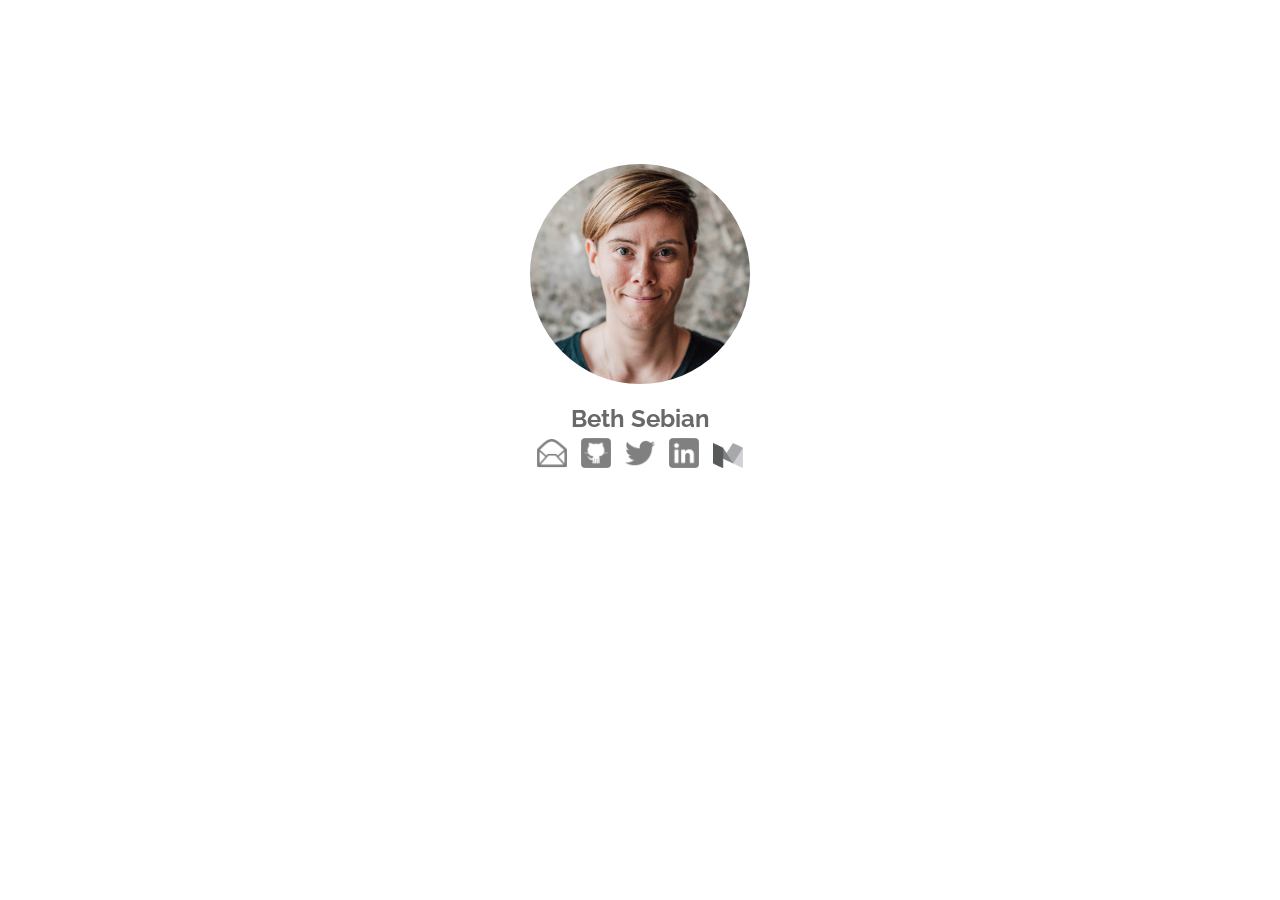
==== index.html @ af390a85 "Generate site" ====
<!DOCTYPE html>
<html>
  <head>
    <title>Beth Sebian</title>
    <meta name=”description” content="Since becoming a software engineer in 2015, Beth Sebian has focused on advancing social justice through tech.">
    <link rel="shortcut icon" href="favicon.ico" />
    <link rel="stylesheet" href="styles.css">
    <link href="https://fonts.googleapis.com/css?family=Raleway" rel="stylesheet">
  </head>

  <body>
    <div id="home-block">
      <img class="headshot" src="images/beth_sebian.jpg">
      <h1>Beth Sebian</h1>
      <a href="mailto:esebian@gmail.com?Subject=Hello!" aria-label="Email Beth" target="_top"><img class="logo" src="images/email.png"></a>
      <a href="https://github.com/bethsebian"  aria-label="View Beth's Github repos" target="_blank"><img class="logo" src="images/github.png"></a>
      <a href="https://twitter.com/bethsebian" aria-label="View Beth's Twitter" target="_blank"><img class="logo" src="images/twitter.png"></a>
      <a href="https://www.linkedin.com/in/bethsebian" aria-label="View Beth's LinkedIn" target="_blank"><img class="logo" src="images/linkedin.png"></a>
      <a href="https://medium.com/@bethsebian" aria-label="View Beth's Medium blog" target="_blank"><img class="logo" src="images/medium.png"></a>
    </div>
  </body>
</html>
---- styles.css ----
body {
  font-family: 'Raleway', sans-serif;
  background-image: url(images/mountains.jpeg);
  background-repeat: no-repeat;
  background-size: cover;
  background-attachment: fixed;
  background-position: 60%;
}

h1 {
  color: #696969;
  font-size: 24px;
  margin-bottom: 0px;
}

#home-block {
margin-top: 13%;
text-align: center;
}

.headshot {
  border-radius: 50%;
  width: 220px;
}

.logo {
  width: 30px;
  padding-right: 5px;
  padding-left: 5px;
  padding-top: 5px;
}

@media only screen and (max-device-width: 480px) {
  /* define mobile specific styles come here */
  .headshot  {
    width: 50%;
  }

  .logo {
    width: 7%;
  }

  h1 {
    font-size: 75px;
    margin-bottom: 20px;
  }
}
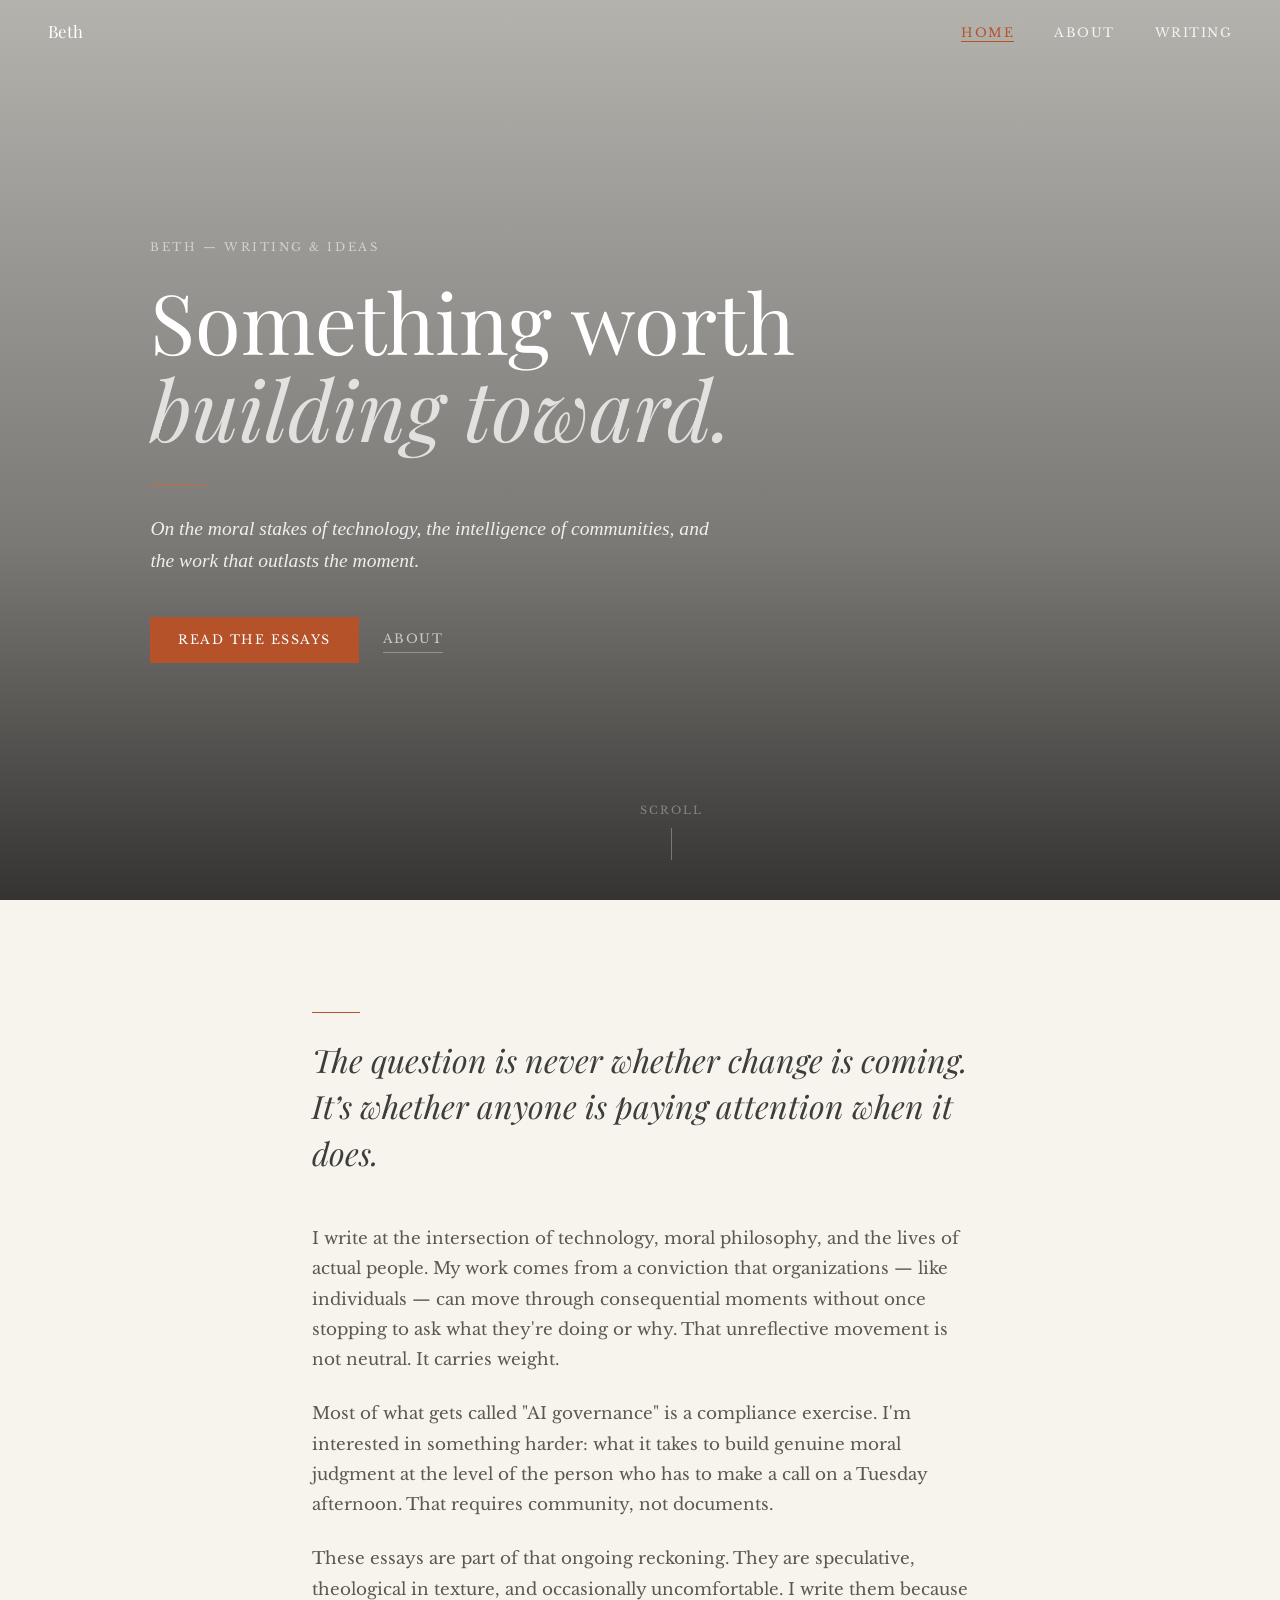
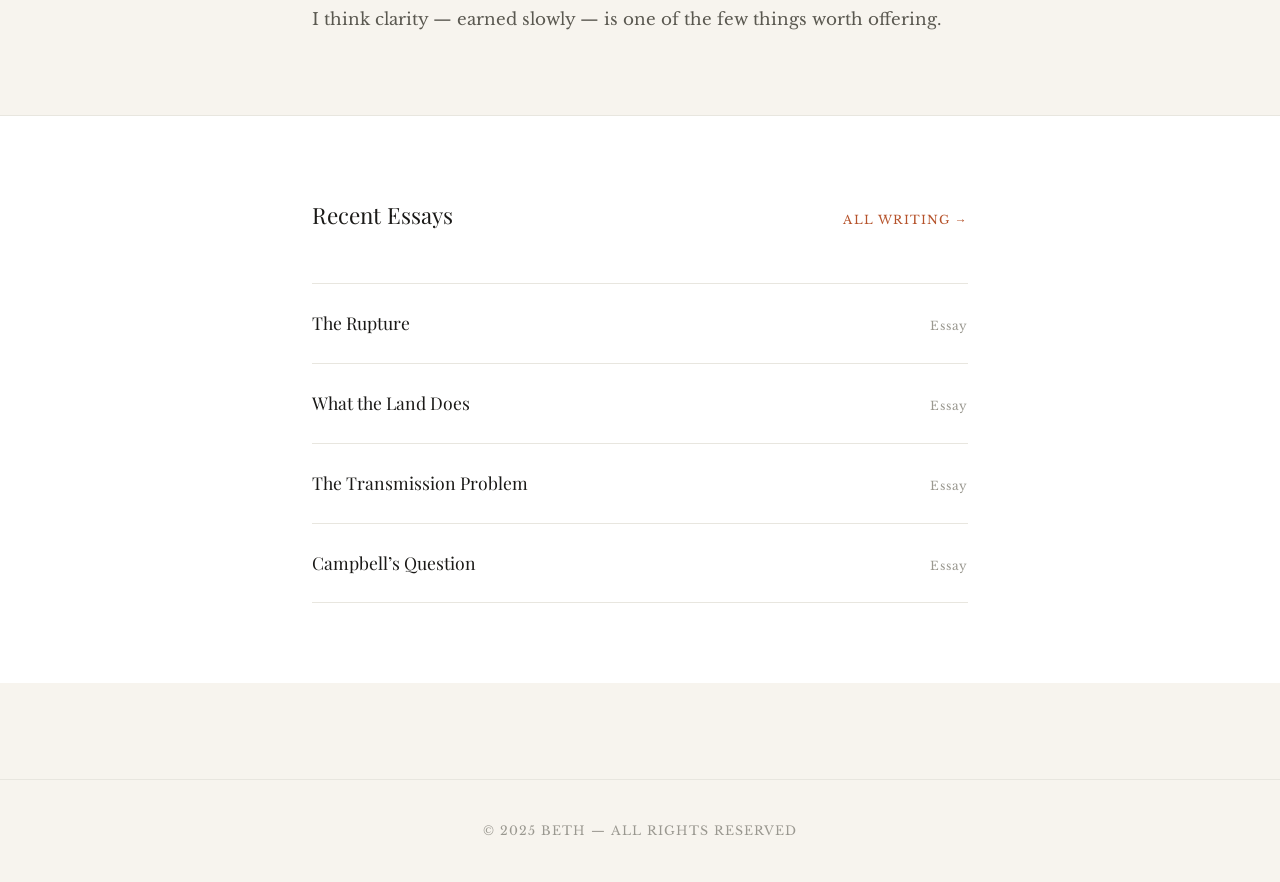
==== commit f70e356c: "Add files via upload" ====
--- a/index.html
+++ b/index.html
@@ -1,22 +1,345 @@
 <!DOCTYPE html>
-<html>
-  <head>
-    <title>Beth Sebian</title>
-    <meta name=”description” content="Since becoming a software engineer in 2015, Beth Sebian has focused on advancing social justice through tech.">
-    <link rel="shortcut icon" href="favicon.ico" />
-    <link rel="stylesheet" href="styles.css">
-    <link href="https://fonts.googleapis.com/css?family=Raleway" rel="stylesheet">
-  </head>
-
-  <body>
-    <div id="home-block">
-      <img class="headshot" src="images/beth_sebian.jpg">
-      <h1>Beth Sebian</h1>
-      <a href="mailto:esebian@gmail.com?Subject=Hello!" aria-label="Email Beth" target="_top"><img class="logo" src="images/email.png"></a>
-      <a href="https://github.com/bethsebian"  aria-label="View Beth's Github repos" target="_blank"><img class="logo" src="images/github.png"></a>
-      <a href="https://twitter.com/bethsebian" aria-label="View Beth's Twitter" target="_blank"><img class="logo" src="images/twitter.png"></a>
-      <a href="https://www.linkedin.com/in/bethsebian" aria-label="View Beth's LinkedIn" target="_blank"><img class="logo" src="images/linkedin.png"></a>
-      <a href="https://medium.com/@bethsebian" aria-label="View Beth's Medium blog" target="_blank"><img class="logo" src="images/medium.png"></a>
+<html lang="en">
+<head>
+  <meta charset="UTF-8" />
+  <meta name="viewport" content="width=device-width, initial-scale=1.0" />
+  <title>Beth — Writing & Ideas</title>
+  <link rel="stylesheet" href="style.css" />
+  <style>
+    .hero {
+      position: relative;
+      min-height: 100vh;
+      display: flex;
+      align-items: center;
+      overflow: hidden;
+    }
+
+    .hero-bg {
+      position: absolute;
+      inset: 0;
+      background-image: url('https://specials-images.forbesimg.com/dam/imageserve/1032511402/960x0.jpg?fit=scale');
+      background-size: cover;
+      background-position: center 40%;
+      transform: scale(1.04);
+      animation: slowzoom 18s ease-out forwards;
+    }
+
+    @keyframes slowzoom {
+      from { transform: scale(1.04); }
+      to   { transform: scale(1.0); }
+    }
+
+    .hero-overlay {
+      position: absolute;
+      inset: 0;
+      background: linear-gradient(
+        to bottom,
+        rgba(10, 9, 8, 0.28) 0%,
+        rgba(10, 9, 8, 0.52) 60%,
+        rgba(10, 9, 8, 0.82) 100%
+      );
+    }
+
+    .hero-content {
+      position: relative;
+      z-index: 2;
+      padding: 0 3rem;
+      max-width: 820px;
+      margin-left: 8vw;
+      animation: fadeup 1.2s ease-out 0.3s both;
+    }
+
+    @keyframes fadeup {
+      from { opacity: 0; transform: translateY(24px); }
+      to   { opacity: 1; transform: translateY(0); }
+    }
+
+    .hero-eyebrow {
+      font-size: 0.72rem;
+      letter-spacing: 0.22em;
+      text-transform: uppercase;
+      color: rgba(255,255,255,0.55);
+      margin-bottom: 1.25rem;
+    }
+
+    .hero-name {
+      font-family: var(--serif);
+      font-size: clamp(3.2rem, 6.5vw, 5.8rem);
+      font-weight: 400;
+      color: white;
+      line-height: 1.05;
+      margin-bottom: 2rem;
+    }
+
+    .hero-name em {
+      font-style: italic;
+      color: rgba(255,255,255,0.75);
+    }
+
+    .hero-rule {
+      width: 56px;
+      height: 1px;
+      background: var(--sienna-light);
+      margin-bottom: 1.75rem;
+    }
+
+    .hero-manifesto {
+      font-family: var(--fell);
+      font-size: 1.22rem;
+      line-height: 1.65;
+      color: rgba(255,255,255,0.88);
+      max-width: 560px;
+      font-style: italic;
+    }
+
+    .hero-cta {
+      margin-top: 2.5rem;
+      display: flex;
+      gap: 1.5rem;
+      align-items: center;
+    }
+
+    .btn-primary {
+      display: inline-block;
+      padding: 0.75rem 1.75rem;
+      background: var(--sienna);
+      color: white;
+      font-size: 0.78rem;
+      letter-spacing: 0.12em;
+      text-transform: uppercase;
+      font-family: var(--body);
+      transition: background 0.2s;
+    }
+
+    .btn-primary:hover { background: var(--sienna-light); }
+
+    .btn-ghost {
+      font-size: 0.78rem;
+      letter-spacing: 0.12em;
+      text-transform: uppercase;
+      color: rgba(255,255,255,0.65);
+      border-bottom: 1px solid rgba(255,255,255,0.3);
+      padding-bottom: 2px;
+      transition: color 0.2s, border-color 0.2s;
+    }
+
+    .btn-ghost:hover {
+      color: rgba(255,255,255,0.95);
+      border-color: rgba(255,255,255,0.7);
+    }
+
+    .scroll-hint {
+      position: absolute;
+      bottom: 2.5rem;
+      left: 50%;
+      transform: translateX(-50%);
+      z-index: 2;
+      display: flex;
+      flex-direction: column;
+      align-items: center;
+      gap: 0.5rem;
+      color: rgba(255,255,255,0.35);
+      font-size: 0.68rem;
+      letter-spacing: 0.18em;
+      text-transform: uppercase;
+      animation: fadeup 1.4s ease-out 1.2s both;
+    }
+
+    .scroll-line {
+      width: 1px;
+      height: 32px;
+      background: rgba(255,255,255,0.3);
+      animation: scrolldrop 1.8s ease-in-out 2s infinite;
+    }
+
+    @keyframes scrolldrop {
+      0%   { transform: scaleY(1); transform-origin: top; opacity: 1; }
+      50%  { transform: scaleY(0); transform-origin: bottom; opacity: 0.4; }
+      100% { transform: scaleY(1); transform-origin: top; opacity: 1; }
+    }
+
+    .manifesto-section {
+      padding: 7rem 0 5rem;
+      background: var(--cream);
+    }
+
+    .manifesto-pull {
+      font-family: var(--serif);
+      font-size: clamp(1.5rem, 2.8vw, 2rem);
+      font-weight: 400;
+      line-height: 1.45;
+      color: var(--grey-700);
+      margin-bottom: 3rem;
+      font-style: italic;
+    }
+
+    .manifesto-body p {
+      margin-bottom: 1.5rem;
+      color: var(--text-muted);
+      font-size: 1.05rem;
+      line-height: 1.8;
+    }
+
+    .manifesto-body p:last-child { margin-bottom: 0; }
+
+    .writing-preview {
+      padding: 5rem 0;
+      background: white;
+      border-top: 1px solid var(--grey-100);
+    }
+
+    .writing-preview-header {
+      display: flex;
+      align-items: baseline;
+      justify-content: space-between;
+      margin-bottom: 3rem;
+    }
+
+    .writing-preview-header h2 {
+      font-family: var(--serif);
+      font-size: 1.4rem;
+      font-weight: 400;
+    }
+
+    .see-all {
+      font-size: 0.75rem;
+      letter-spacing: 0.1em;
+      text-transform: uppercase;
+      color: var(--sienna);
+      border-bottom: 1px solid transparent;
+      transition: border-color 0.2s;
+    }
+
+    .see-all:hover { border-color: var(--sienna); }
+
+    .essay-list {
+      list-style: none;
+    }
+
+    .essay-item {
+      border-top: 1px solid var(--grey-100);
+      padding: 1.5rem 0;
+      display: flex;
+      justify-content: space-between;
+      align-items: baseline;
+      gap: 2rem;
+      transition: opacity 0.2s;
+    }
+
+    .essay-item:last-child { border-bottom: 1px solid var(--grey-100); }
+    .essay-item:hover { opacity: 0.72; }
+
+    .essay-title {
+      font-family: var(--serif);
+      font-size: 1.1rem;
+      font-weight: 400;
+    }
+
+    .essay-meta {
+      font-size: 0.75rem;
+      color: var(--text-faint);
+      letter-spacing: 0.06em;
+      white-space: nowrap;
+    }
+  </style>
+</head>
+<body>
+
+<nav id="main-nav">
+  <a href="/" class="nav-name">Beth</a>
+  <ul class="nav-links">
+    <li><a href="/" class="active">Home</a></li>
+    <li><a href="about.html">About</a></li>
+    <li><a href="writing.html">Writing</a></li>
+  </ul>
+</nav>
+
+<div class="page-wrapper">
+
+  <section class="hero">
+    <div class="hero-bg"></div>
+    <div class="hero-overlay"></div>
+    <div class="hero-content">
+      <p class="hero-eyebrow">Beth &mdash; Writing &amp; Ideas</p>
+      <h1 class="hero-name">Something worth<br><em>building toward.</em></h1>
+      <div class="hero-rule"></div>
+      <p class="hero-manifesto">
+        On the moral stakes of technology, the intelligence of communities,
+        and the work that outlasts the moment.
+      </p>
+      <div class="hero-cta">
+        <a href="writing.html" class="btn-primary">Read the Essays</a>
+        <a href="about.html" class="btn-ghost">About</a>
+      </div>
     </div>
-  </body>
+    <div class="scroll-hint">
+      <span>Scroll</span>
+      <div class="scroll-line"></div>
+    </div>
+  </section>
+
+  <section class="manifesto-section">
+    <div class="container">
+      <div class="section-rule"></div>
+      <p class="manifesto-pull">
+        The question is never whether change is coming.<br>
+        It&rsquo;s whether anyone is paying attention when it does.
+      </p>
+      <div class="manifesto-body">
+        <p>
+          I write at the intersection of technology, moral philosophy, and the lives of actual people. My work comes from a conviction that organizations — like individuals — can move through consequential moments without once stopping to ask what they're doing or why. That unreflective movement is not neutral. It carries weight.
+        </p>
+        <p>
+          Most of what gets called "AI governance" is a compliance exercise. I'm interested in something harder: what it takes to build genuine moral judgment at the level of the person who has to make a call on a Tuesday afternoon. That requires community, not documents.
+        </p>
+        <p>
+          These essays are part of that ongoing reckoning. They are speculative, theological in texture, and occasionally uncomfortable. I write them because I think clarity — earned slowly — is one of the few things worth offering.
+        </p>
+      </div>
+    </div>
+  </section>
+
+  <section class="writing-preview">
+    <div class="container">
+      <div class="writing-preview-header">
+        <h2>Recent Essays</h2>
+        <a href="writing.html" class="see-all">All Writing &rarr;</a>
+      </div>
+      <ul class="essay-list">
+        <li class="essay-item">
+          <a href="writing/the-rupture.html" class="essay-title">The Rupture</a>
+          <span class="essay-meta">Essay</span>
+        </li>
+        <li class="essay-item">
+          <a href="writing/what-the-land-does.html" class="essay-title">What the Land Does</a>
+          <span class="essay-meta">Essay</span>
+        </li>
+        <li class="essay-item">
+          <a href="writing/the-transmission-problem.html" class="essay-title">The Transmission Problem</a>
+          <span class="essay-meta">Essay</span>
+        </li>
+        <li class="essay-item">
+          <a href="writing/campbells-question.html" class="essay-title">Campbell&rsquo;s Question</a>
+          <span class="essay-meta">Essay</span>
+        </li>
+      </ul>
+    </div>
+  </section>
+
+</div>
+
+<footer>
+  <div class="container">
+    &copy; 2025 Beth &mdash; All rights reserved
+  </div>
+</footer>
+
+<script>
+  const nav = document.getElementById('main-nav');
+  window.addEventListener('scroll', () => {
+    nav.classList.toggle('scrolled', window.scrollY > 60);
+  });
+</script>
+
+</body>
 </html>
--- a/style.css
+++ b/style.css
@@ -0,0 +1,127 @@
+@import url('https://fonts.googleapis.com/css2?family=Playfair+Display:ital,wght@0,400;0,500;1,400&family=Libre+Baskerville:ital,wght@0,400;0,700;1,400&family=IM+Fell+English:ital@0;1&display=swap');
+
+*, *::before, *::after { box-sizing: border-box; margin: 0; padding: 0; }
+
+:root {
+  --grey-50: #f5f4f0;
+  --grey-100: #e8e6df;
+  --grey-200: #ccc9bf;
+  --grey-500: #7a7870;
+  --grey-700: #3e3d38;
+  --grey-900: #1a1917;
+  --sienna: #b5522a;
+  --sienna-light: #c96a40;
+  --sienna-dark: #8a3d1f;
+  --brown: #6b3f25;
+  --brown-light: #f0ebe3;
+  --cream: #f7f4ee;
+  --text: #1a1917;
+  --text-muted: #5a5850;
+  --text-faint: #9a9890;
+  --serif: 'Playfair Display', 'Georgia', serif;
+  --body: 'Libre Baskerville', 'Georgia', serif;
+  --fell: 'IM Fell English', 'Georgia', serif;
+  --nav-height: 64px;
+}
+
+html { scroll-behavior: smooth; }
+
+body {
+  font-family: var(--body);
+  background: var(--cream);
+  color: var(--text);
+  font-size: 17px;
+  line-height: 1.75;
+  -webkit-font-smoothing: antialiased;
+}
+
+a { color: inherit; text-decoration: none; }
+
+nav {
+  position: fixed;
+  top: 0; left: 0; right: 0;
+  z-index: 100;
+  height: var(--nav-height);
+  display: flex;
+  align-items: center;
+  justify-content: space-between;
+  padding: 0 3rem;
+  border-bottom: 1px solid transparent;
+  transition: background 0.3s, border-color 0.3s, backdrop-filter 0.3s;
+}
+
+nav.scrolled {
+  background: rgba(247, 244, 238, 0.93);
+  border-color: var(--grey-100);
+  backdrop-filter: blur(8px);
+}
+
+.nav-name {
+  font-family: var(--serif);
+  font-size: 1.05rem;
+  letter-spacing: 0.02em;
+  color: inherit;
+  transition: color 0.2s;
+}
+
+nav:not(.scrolled) .nav-name { color: white; }
+nav.scrolled .nav-name { color: var(--text); }
+
+.nav-links {
+  display: flex;
+  gap: 2.5rem;
+  list-style: none;
+}
+
+.nav-links a {
+  font-family: var(--body);
+  font-size: 0.78rem;
+  letter-spacing: 0.12em;
+  text-transform: uppercase;
+  transition: color 0.2s;
+}
+
+nav:not(.scrolled) .nav-links a { color: rgba(255,255,255,0.85); }
+nav:not(.scrolled) .nav-links a:hover { color: white; }
+nav.scrolled .nav-links a { color: var(--text-muted); }
+nav.scrolled .nav-links a:hover { color: var(--sienna); }
+
+.nav-links a.active {
+  color: var(--sienna) !important;
+  border-bottom: 1px solid currentColor;
+  padding-bottom: 1px;
+}
+
+.page-wrapper {
+  min-height: 100vh;
+}
+
+.container {
+  max-width: 720px;
+  margin: 0 auto;
+  padding: 0 2rem;
+}
+
+.container--wide {
+  max-width: 1000px;
+  margin: 0 auto;
+  padding: 0 2rem;
+}
+
+.section-rule {
+  width: 48px;
+  height: 1px;
+  background: var(--sienna);
+  margin-bottom: 1.5rem;
+}
+
+footer {
+  border-top: 1px solid var(--grey-100);
+  padding: 2.5rem 0;
+  margin-top: 6rem;
+  text-align: center;
+  font-size: 0.78rem;
+  letter-spacing: 0.08em;
+  text-transform: uppercase;
+  color: var(--text-faint);
+}
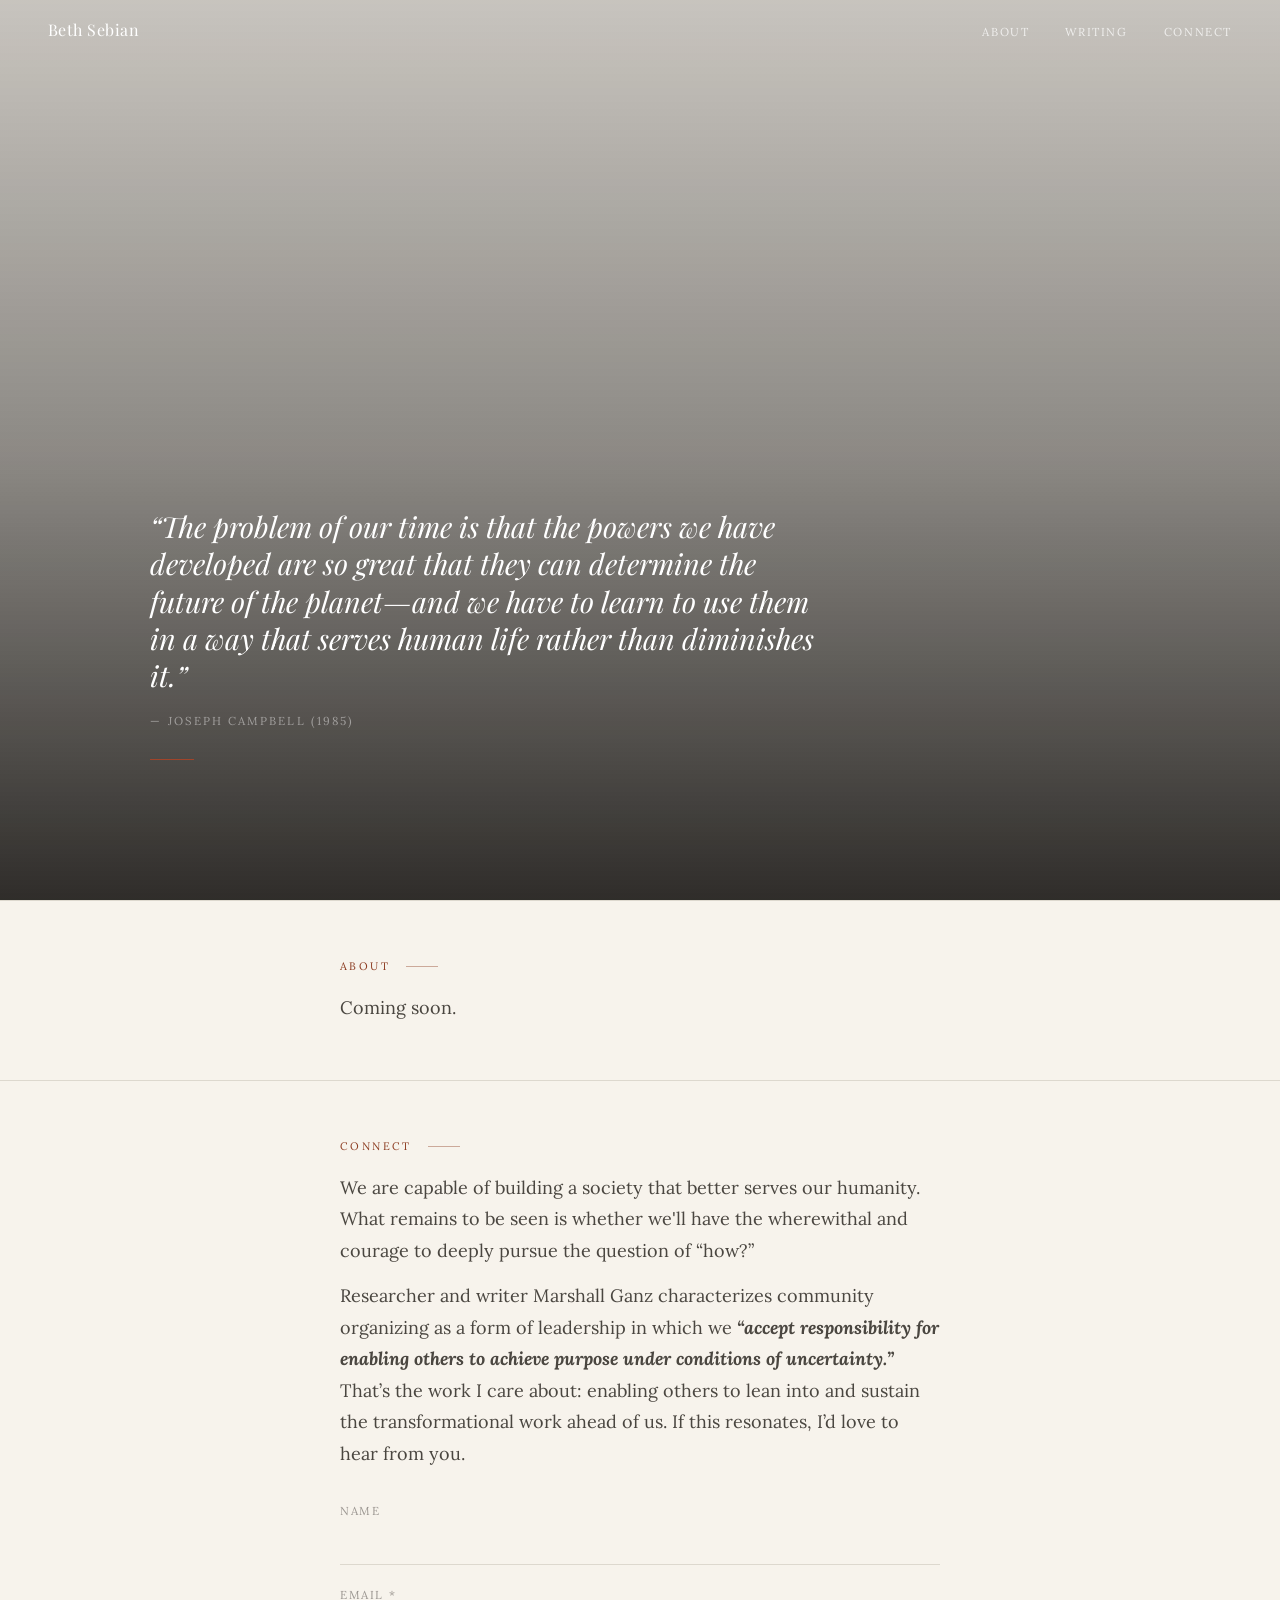
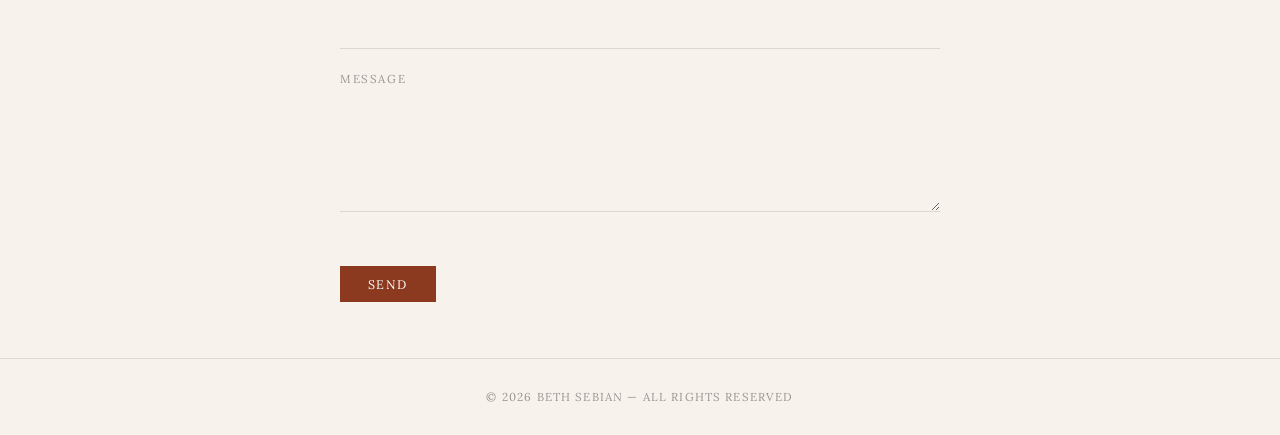
==== commit d64c47ca: "Update index.html" ====
--- a/index.html
+++ b/index.html
@@ -3,29 +3,110 @@
 <head>
   <meta charset="UTF-8" />
   <meta name="viewport" content="width=device-width, initial-scale=1.0" />
-  <title>Beth — Writing & Ideas</title>
-  <link rel="stylesheet" href="style.css" />
+  <title>Beth Sebian</title>
+  <link rel="preconnect" href="https://fonts.googleapis.com" />
+  <link rel="preconnect" href="https://fonts.gstatic.com" crossorigin />
+  <link href="https://fonts.googleapis.com/css2?family=Playfair+Display:ital,wght@0,400;0,500;1,400&family=Lora:ital,wght@0,400;0,500;1,400&display=swap" rel="stylesheet" />
   <style>
+    *, *::before, *::after { box-sizing: border-box; margin: 0; padding: 0; }
+
+    :root {
+      --rust: #8B3A1F;
+      --rust-mid: #A0442A;
+      --rust-pale: #ede5db;
+      --cream: #f7f3ec;
+      --white: #fdfcf9;
+      --text: #1c1a17;
+      --text-mid: #4a4640;
+      --text-faint: #9a9590;
+      --rule: #ddd8ce;
+      --serif: 'Playfair Display', Georgia, serif;
+      --body: 'Lora', Georgia, serif;
+      --nav-h: 60px;
+    }
+
+    html { scroll-behavior: smooth; }
+
+    body {
+      font-family: var(--body);
+      background: var(--cream);
+      color: var(--text);
+      font-size: 18px;
+      line-height: 1.75;
+      -webkit-font-smoothing: antialiased;
+    }
+
+    a { color: inherit; text-decoration: none; }
+
+    /* ── NAV ── */
+    nav {
+      position: fixed;
+      top: 0; left: 0; right: 0;
+      z-index: 100;
+      height: var(--nav-h);
+      display: flex;
+      align-items: center;
+      justify-content: space-between;
+      padding: 0 3rem;
+      transition: background 0.35s, border-color 0.35s;
+      border-bottom: 1px solid transparent;
+    }
+
+    nav.solid {
+      background: rgba(247, 243, 236, 0.95);
+      border-color: var(--rule);
+      backdrop-filter: blur(6px);
+    }
+
+    .nav-name {
+      font-family: var(--serif);
+      font-size: 1rem;
+      letter-spacing: 0.03em;
+    }
+
+    nav:not(.solid) .nav-name { color: white; }
+    nav.solid .nav-name { color: var(--text); }
+
+    .nav-links {
+      display: flex;
+      gap: 2.25rem;
+      list-style: none;
+    }
+
+    .nav-links a {
+      font-family: var(--body);
+      font-size: 0.72rem;
+      letter-spacing: 0.14em;
+      text-transform: uppercase;
+      transition: color 0.2s;
+    }
+
+    nav:not(.solid) .nav-links a { color: rgba(255,255,255,0.75); }
+    nav:not(.solid) .nav-links a:hover { color: white; }
+    nav.solid .nav-links a { color: var(--text-mid); }
+    nav.solid .nav-links a:hover { color: var(--rust); }
+
+    /* ── HERO ── */
     .hero {
       position: relative;
       min-height: 100vh;
       display: flex;
-      align-items: center;
+      align-items: flex-end;
+      padding-bottom: 7rem;
       overflow: hidden;
     }
 
     .hero-bg {
       position: absolute;
       inset: 0;
-      background-image: url('https://specials-images.forbesimg.com/dam/imageserve/1032511402/960x0.jpg?fit=scale');
+      background-image: url('geese.jpg');
       background-size: cover;
-      background-position: center 40%;
-      transform: scale(1.04);
-      animation: slowzoom 18s ease-out forwards;
-    }
-
-    @keyframes slowzoom {
-      from { transform: scale(1.04); }
+      background-position: center 38%;
+      animation: drift 20s ease-out forwards;
+    }
+
+    @keyframes drift {
+      from { transform: scale(1.05); }
       to   { transform: scale(1.0); }
     }
 
@@ -34,9 +115,9 @@
       inset: 0;
       background: linear-gradient(
         to bottom,
-        rgba(10, 9, 8, 0.28) 0%,
-        rgba(10, 9, 8, 0.52) 60%,
-        rgba(10, 9, 8, 0.82) 100%
+        rgba(12,10,8,0.2) 0%,
+        rgba(12,10,8,0.45) 50%,
+        rgba(12,10,8,0.85) 100%
       );
     }
 
@@ -44,302 +125,259 @@
       position: relative;
       z-index: 2;
       padding: 0 3rem;
-      max-width: 820px;
-      margin-left: 8vw;
-      animation: fadeup 1.2s ease-out 0.3s both;
-    }
-
-    @keyframes fadeup {
-      from { opacity: 0; transform: translateY(24px); }
+      max-width: 760px;
+      margin-left: max(3rem, 8vw);
+      animation: rise 1.1s ease-out 0.2s both;
+    }
+
+    @keyframes rise {
+      from { opacity: 0; transform: translateY(20px); }
       to   { opacity: 1; transform: translateY(0); }
     }
 
-    .hero-eyebrow {
+    .hero-quote {
+      font-family: var(--serif);
+      font-size: clamp(1.8rem, 2.0vw, 2.8rem);
+      font-weight: 400;
+      font-style: italic;
+      color: white;
+      line-height: 1.3;
+      margin-bottom: 1rem;
+    }
+
+    .hero-attribution {
       font-size: 0.72rem;
+      letter-spacing: 0.18em;
+      text-transform: uppercase;
+      color: rgba(255,255,255,0.45);
+    }
+
+    .hero-rule {
+      width: 44px;
+      height: 1px;
+      background: var(--rust-mid);
+      margin: 1.75rem 0;
+    }
+
+    /* ── SECTIONS ── */
+    section {
+      padding: 3.5rem 0;
+      border-top: 1px solid var(--rule);
+    }
+
+    section:first-of-type { border-top: none; }
+
+    .wrap {
+      max-width: 680px;
+      margin: 0 auto;
+      padding: 0 2.5rem;
+    }
+
+    .section-label {
+      font-size: 0.68rem;
       letter-spacing: 0.22em;
       text-transform: uppercase;
-      color: rgba(255,255,255,0.55);
+      color: var(--rust);
+      margin-bottom: 1rem;
+      display: flex;
+      align-items: center;
+      gap: 1rem;
+    }
+
+    .section-label::after {
+      content: '';
+      display: block;
+      height: 1px;
+      width: 32px;
+      background: var(--rust);
+      opacity: 0.4;
+    }
+
+    .section-body {
+      color: var(--text-mid);
+      line-height: 1.75;
+    }
+
+    .section-body p + p { margin-top: 0.9rem; }
+
+    /* ── CONTACT FORM ── */
+    .contact-form {
+      margin-top: 2rem;
+    }
+
+    .contact-form .form-row {
       margin-bottom: 1.25rem;
     }
 
-    .hero-name {
-      font-family: var(--serif);
-      font-size: clamp(3.2rem, 6.5vw, 5.8rem);
-      font-weight: 400;
+    .contact-form label {
+      display: block;
+      font-size: 0.72rem;
+      letter-spacing: 0.14em;
+      text-transform: uppercase;
+      color: var(--text-faint);
+      margin-bottom: 0.4rem;
+    }
+
+    .contact-form input,
+    .contact-form textarea {
+      width: 100%;
+      background: transparent;
+      border: none;
+      border-bottom: 1px solid var(--rule);
+      padding: 0.5rem 0;
+      font-family: var(--body);
+      font-size: 1rem;
+      color: var(--text);
+      outline: none;
+      transition: border-color 0.2s;
+      -webkit-appearance: none;
+      border-radius: 0;
+    }
+
+    .contact-form input:focus,
+    .contact-form textarea:focus {
+      border-color: var(--rust);
+    }
+
+    .contact-form textarea {
+      resize: vertical;
+      min-height: 100px;
+    }
+
+    .contact-form button {
+      margin-top: 1.5rem;
+      padding: 0.65rem 1.75rem;
+      background: var(--rust);
       color: white;
-      line-height: 1.05;
-      margin-bottom: 2rem;
-    }
-
-    .hero-name em {
-      font-style: italic;
-      color: rgba(255,255,255,0.75);
-    }
-
-    .hero-rule {
-      width: 56px;
-      height: 1px;
-      background: var(--sienna-light);
-      margin-bottom: 1.75rem;
-    }
-
-    .hero-manifesto {
-      font-family: var(--fell);
-      font-size: 1.22rem;
-      line-height: 1.65;
-      color: rgba(255,255,255,0.88);
-      max-width: 560px;
-      font-style: italic;
-    }
-
-    .hero-cta {
-      margin-top: 2.5rem;
-      display: flex;
-      gap: 1.5rem;
-      align-items: center;
-    }
-
-    .btn-primary {
-      display: inline-block;
-      padding: 0.75rem 1.75rem;
-      background: var(--sienna);
-      color: white;
+      border: none;
+      font-family: var(--body);
       font-size: 0.78rem;
       letter-spacing: 0.12em;
       text-transform: uppercase;
-      font-family: var(--body);
+      cursor: pointer;
       transition: background 0.2s;
     }
 
-    .btn-primary:hover { background: var(--sienna-light); }
-
-    .btn-ghost {
-      font-size: 0.78rem;
-      letter-spacing: 0.12em;
-      text-transform: uppercase;
-      color: rgba(255,255,255,0.65);
-      border-bottom: 1px solid rgba(255,255,255,0.3);
-      padding-bottom: 2px;
-      transition: color 0.2s, border-color 0.2s;
-    }
-
-    .btn-ghost:hover {
-      color: rgba(255,255,255,0.95);
-      border-color: rgba(255,255,255,0.7);
-    }
-
-    .scroll-hint {
-      position: absolute;
-      bottom: 2.5rem;
-      left: 50%;
-      transform: translateX(-50%);
-      z-index: 2;
-      display: flex;
-      flex-direction: column;
-      align-items: center;
-      gap: 0.5rem;
-      color: rgba(255,255,255,0.35);
-      font-size: 0.68rem;
-      letter-spacing: 0.18em;
-      text-transform: uppercase;
-      animation: fadeup 1.4s ease-out 1.2s both;
-    }
-
-    .scroll-line {
-      width: 1px;
-      height: 32px;
-      background: rgba(255,255,255,0.3);
-      animation: scrolldrop 1.8s ease-in-out 2s infinite;
-    }
-
-    @keyframes scrolldrop {
-      0%   { transform: scaleY(1); transform-origin: top; opacity: 1; }
-      50%  { transform: scaleY(0); transform-origin: bottom; opacity: 0.4; }
-      100% { transform: scaleY(1); transform-origin: top; opacity: 1; }
-    }
-
-    .manifesto-section {
-      padding: 7rem 0 5rem;
-      background: var(--cream);
-    }
-
-    .manifesto-pull {
-      font-family: var(--serif);
-      font-size: clamp(1.5rem, 2.8vw, 2rem);
-      font-weight: 400;
-      line-height: 1.45;
-      color: var(--grey-700);
-      margin-bottom: 3rem;
+    .contact-form button:hover { background: var(--rust-mid); }
+
+    .form-success {
+      display: none;
+      margin-top: 1.5rem;
       font-style: italic;
-    }
-
-    .manifesto-body p {
-      margin-bottom: 1.5rem;
-      color: var(--text-muted);
-      font-size: 1.05rem;
-      line-height: 1.8;
-    }
-
-    .manifesto-body p:last-child { margin-bottom: 0; }
-
-    .writing-preview {
-      padding: 5rem 0;
-      background: white;
-      border-top: 1px solid var(--grey-100);
-    }
-
-    .writing-preview-header {
-      display: flex;
-      align-items: baseline;
-      justify-content: space-between;
-      margin-bottom: 3rem;
-    }
-
-    .writing-preview-header h2 {
-      font-family: var(--serif);
-      font-size: 1.4rem;
-      font-weight: 400;
-    }
-
-    .see-all {
-      font-size: 0.75rem;
+      color: var(--text-mid);
+      font-size: 0.95rem;
+    }
+
+    /* ── FOOTER ── */
+    footer {
+      border-top: 1px solid var(--rule);
+      padding: 1.75rem 0;
+      text-align: center;
+      font-size: 0.72rem;
       letter-spacing: 0.1em;
       text-transform: uppercase;
-      color: var(--sienna);
-      border-bottom: 1px solid transparent;
-      transition: border-color 0.2s;
-    }
-
-    .see-all:hover { border-color: var(--sienna); }
-
-    .essay-list {
-      list-style: none;
-    }
-
-    .essay-item {
-      border-top: 1px solid var(--grey-100);
-      padding: 1.5rem 0;
-      display: flex;
-      justify-content: space-between;
-      align-items: baseline;
-      gap: 2rem;
-      transition: opacity 0.2s;
-    }
-
-    .essay-item:last-child { border-bottom: 1px solid var(--grey-100); }
-    .essay-item:hover { opacity: 0.72; }
-
-    .essay-title {
-      font-family: var(--serif);
-      font-size: 1.1rem;
-      font-weight: 400;
-    }
-
-    .essay-meta {
-      font-size: 0.75rem;
       color: var(--text-faint);
-      letter-spacing: 0.06em;
-      white-space: nowrap;
+    }
+
+    /* ── MOBILE ── */
+    @media (max-width: 600px) {
+      nav { padding: 0 1.5rem; }
+      .nav-links { gap: 1.5rem; }
+      .hero-content { padding: 0 1.5rem; margin-left: 0; }
+      .wrap { padding: 0 1.5rem; }
+      section { padding: 2.5rem 0; }
     }
   </style>
 </head>
 <body>
 
-<nav id="main-nav">
-  <a href="/" class="nav-name">Beth</a>
+<!-- NAV -->
+<nav id="nav">
+  <a href="#home" class="nav-name">Beth Sebian</a>
   <ul class="nav-links">
-    <li><a href="/" class="active">Home</a></li>
-    <li><a href="about.html">About</a></li>
-    <li><a href="writing.html">Writing</a></li>
+    <li><a href="#about">About</a></li>
+    <li><a href="https://substack.com/@bethsebian" target="_blank" rel="noopener">Writing</a></li>
+    <li><a href="#connect">Connect</a></li>
   </ul>
 </nav>
 
-<div class="page-wrapper">
-
-  <section class="hero">
-    <div class="hero-bg"></div>
-    <div class="hero-overlay"></div>
-    <div class="hero-content">
-      <p class="hero-eyebrow">Beth &mdash; Writing &amp; Ideas</p>
-      <h1 class="hero-name">Something worth<br><em>building toward.</em></h1>
-      <div class="hero-rule"></div>
-      <p class="hero-manifesto">
-        On the moral stakes of technology, the intelligence of communities,
-        and the work that outlasts the moment.
-      </p>
-      <div class="hero-cta">
-        <a href="writing.html" class="btn-primary">Read the Essays</a>
-        <a href="about.html" class="btn-ghost">About</a>
+<!-- HERO -->
+<section class="hero" id="home">
+  <div class="hero-bg"></div>
+  <div class="hero-overlay"></div>
+  <div class="hero-content">
+    <p class="hero-quote">&ldquo;The problem of our time is that the powers we have developed are so great that they can determine the future of the planet—and we have to learn to use them in a way that serves human life rather than diminishes it.&rdquo;</p>
+    <p class="hero-attribution">&mdash; Joseph Campbell (1985)</p>
+    <div class="hero-rule"></div>
+  </div>
+</section>
+
+<!-- ABOUT -->
+<section id="about">
+  <div class="wrap">
+    <p class="section-label">About</p>
+    <div class="section-body">
+      <p>Coming soon.</p>
+    </div>
+  </div>
+</section>
+
+<!-- CONNECT -->
+<section id="connect">
+  <div class="wrap">
+    <p class="section-label">Connect</p>
+    <div class="section-body">
+      <p>We are capable of building a society that better serves our humanity. What remains to be seen is whether we'll have the wherewithal and courage to deeply pursue the question of &ldquo;how?&rdquo;</p>
+      <p>Researcher and writer Marshall Ganz characterizes community organizing as a form of leadership in which we <em><strong>&ldquo;accept responsibility for enabling others to achieve purpose under conditions of uncertainty.&rdquo;</strong></em> That&rsquo;s the work I care about: enabling others to lean into and sustain the transformational work ahead of us. If this resonates, I&rsquo;d love to hear from you.</p>
+    </div>
+    <form class="contact-form" action="https://formspree.io/f/xgaeeekd" method="POST">
+      <div class="form-row">
+        <label for="name">Name</label>
+        <input type="text" id="name" name="name" autocomplete="name" />
       </div>
-    </div>
-    <div class="scroll-hint">
-      <span>Scroll</span>
-      <div class="scroll-line"></div>
-    </div>
-  </section>
-
-  <section class="manifesto-section">
-    <div class="container">
-      <div class="section-rule"></div>
-      <p class="manifesto-pull">
-        The question is never whether change is coming.<br>
-        It&rsquo;s whether anyone is paying attention when it does.
-      </p>
-      <div class="manifesto-body">
-        <p>
-          I write at the intersection of technology, moral philosophy, and the lives of actual people. My work comes from a conviction that organizations — like individuals — can move through consequential moments without once stopping to ask what they're doing or why. That unreflective movement is not neutral. It carries weight.
-        </p>
-        <p>
-          Most of what gets called "AI governance" is a compliance exercise. I'm interested in something harder: what it takes to build genuine moral judgment at the level of the person who has to make a call on a Tuesday afternoon. That requires community, not documents.
-        </p>
-        <p>
-          These essays are part of that ongoing reckoning. They are speculative, theological in texture, and occasionally uncomfortable. I write them because I think clarity — earned slowly — is one of the few things worth offering.
-        </p>
+      <div class="form-row">
+        <label for="email">Email *</label>
+        <input type="email" id="email" name="email" required autocomplete="email" />
       </div>
-    </div>
-  </section>
-
-  <section class="writing-preview">
-    <div class="container">
-      <div class="writing-preview-header">
-        <h2>Recent Essays</h2>
-        <a href="writing.html" class="see-all">All Writing &rarr;</a>
+      <div class="form-row">
+        <label for="message">Message</label>
+        <textarea id="message" name="message" rows="5"></textarea>
       </div>
-      <ul class="essay-list">
-        <li class="essay-item">
-          <a href="writing/the-rupture.html" class="essay-title">The Rupture</a>
-          <span class="essay-meta">Essay</span>
-        </li>
-        <li class="essay-item">
-          <a href="writing/what-the-land-does.html" class="essay-title">What the Land Does</a>
-          <span class="essay-meta">Essay</span>
-        </li>
-        <li class="essay-item">
-          <a href="writing/the-transmission-problem.html" class="essay-title">The Transmission Problem</a>
-          <span class="essay-meta">Essay</span>
-        </li>
-        <li class="essay-item">
-          <a href="writing/campbells-question.html" class="essay-title">Campbell&rsquo;s Question</a>
-          <span class="essay-meta">Essay</span>
-        </li>
-      </ul>
-    </div>
-  </section>
-
-</div>
+      <button type="submit">Send</button>
+      <p class="form-success" id="form-success">Got it — thank you. I&rsquo;ll be in touch.</p>
+    </form>
+  </div>
+</section>
 
 <footer>
-  <div class="container">
-    &copy; 2025 Beth &mdash; All rights reserved
-  </div>
+  &copy; 2026 Beth Sebian &mdash; All rights reserved
 </footer>
 
 <script>
-  const nav = document.getElementById('main-nav');
-  window.addEventListener('scroll', () => {
-    nav.classList.toggle('scrolled', window.scrollY > 60);
-  });
+  const nav = document.getElementById('nav');
+  const hero = document.querySelector('.hero');
+
+  const obs = new IntersectionObserver(
+    ([e]) => nav.classList.toggle('solid', !e.isIntersecting),
+    { threshold: 0.1 }
+  );
+  obs.observe(hero);
+
+  const form = document.querySelector('.contact-form');
+  if (form) {
+    form.addEventListener('submit', async (e) => {
+      e.preventDefault();
+      const data = new FormData(form);
+      const res = await fetch(form.action, {
+        method: 'POST', body: data,
+        headers: { 'Accept': 'application/json' }
+      });
+      if (res.ok) {
+        form.reset();
+        document.getElementById('form-success').style.display = 'block';
+      }
+    });
+  }
 </script>
-
 </body>
 </html>
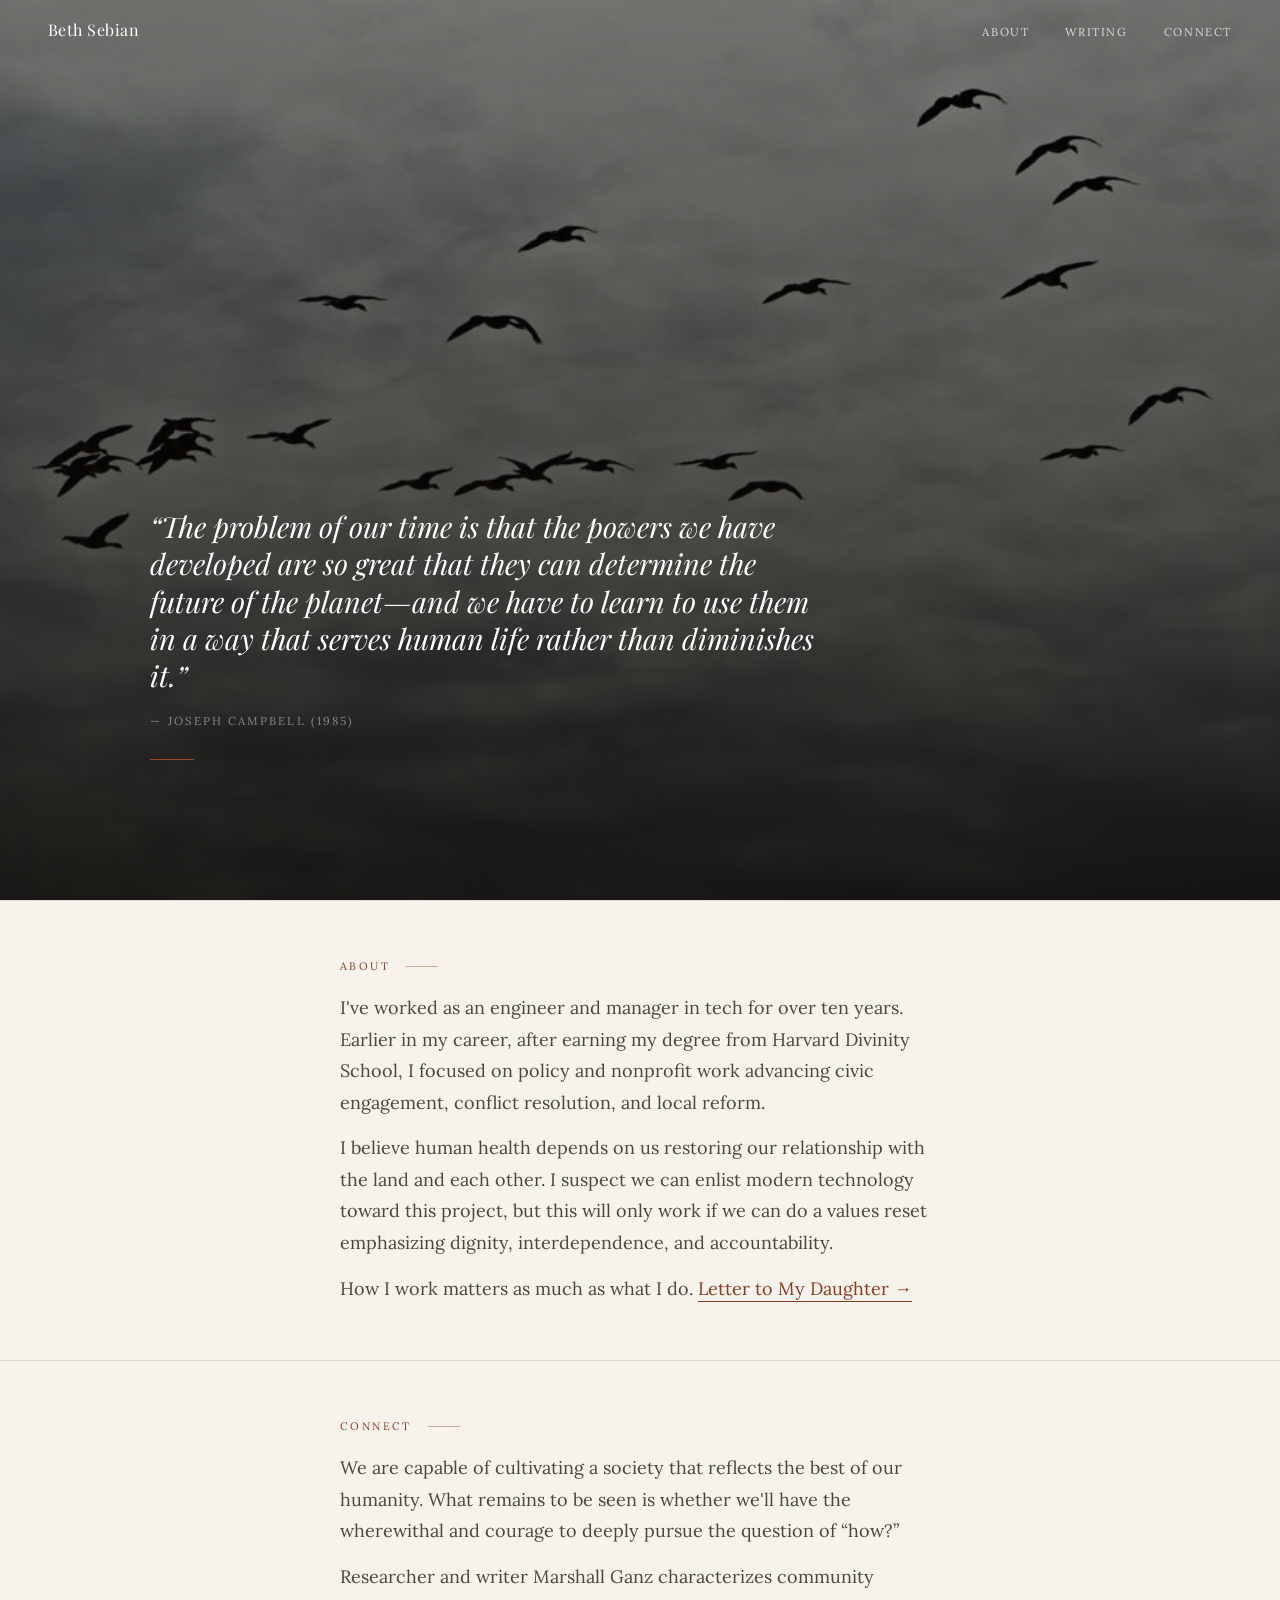
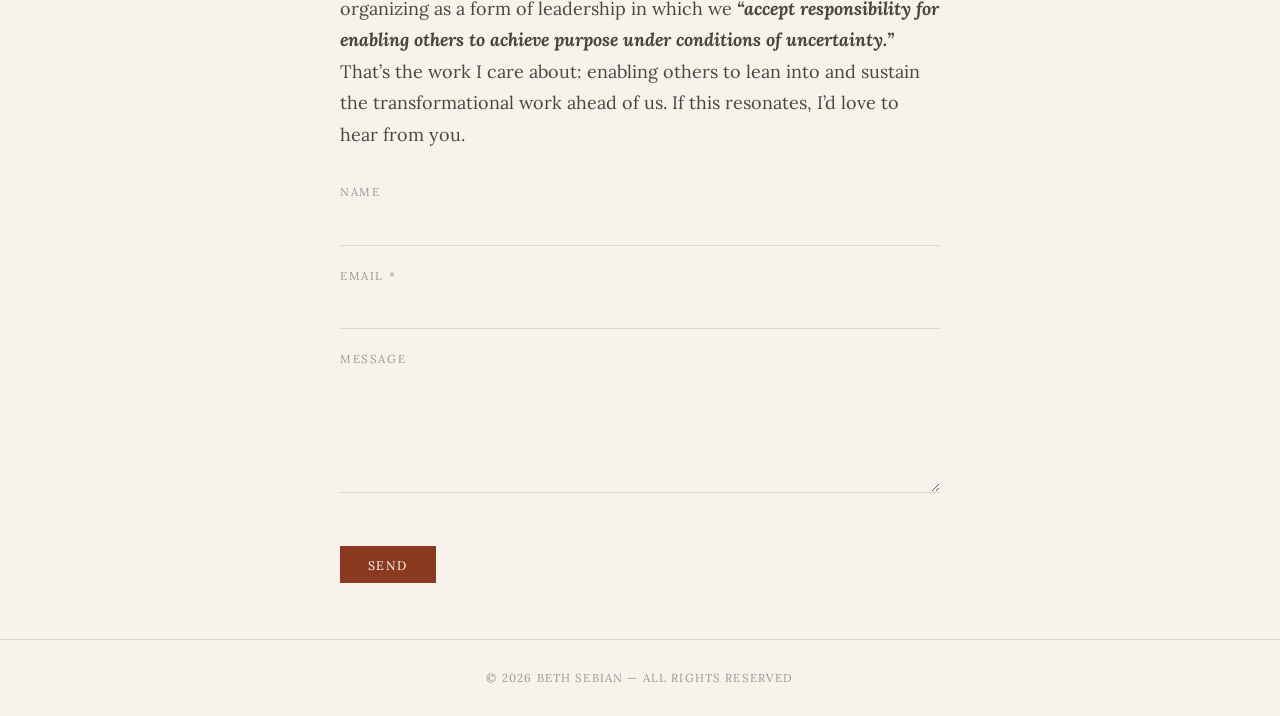
==== commit 1d691047: "Update bio, add substack link, update contact" ====
--- a/index.html
+++ b/index.html
@@ -158,6 +158,15 @@
       background: var(--rust-mid);
       margin: 1.75rem 0;
     }
+
+    .inline-link {
+      color: var(--rust);
+      border-bottom: 1px solid currentColor;
+      padding-bottom: 1px;
+      transition: opacity 0.2s;
+    }
+
+    .inline-link:hover { opacity: 0.7; }
 
     /* ── SECTIONS ── */
     section {
@@ -317,7 +326,9 @@
   <div class="wrap">
     <p class="section-label">About</p>
     <div class="section-body">
-      <p>Coming soon.</p>
+      <p>I've worked as an engineer and manager in tech for over ten years. Earlier in my career, after earning my degree from Harvard Divinity School, I focused on policy and nonprofit work advancing civic engagement, conflict resolution, and local reform.</p>
+      <p>I believe human health depends on us restoring our relationship with the land and each other. I suspect we can enlist modern technology toward this project, but this will only work if we can do a values reset emphasizing dignity, interdependence, and accountability.</p>
+      <p>How I work matters as much as what I do. <a href="https://bethsebian.substack.com/p/letter-to-my-daughter" target="_blank" rel="noopener" class="inline-link">Letter to My Daughter &rarr;</a></p>
     </div>
   </div>
 </section>
@@ -327,7 +338,7 @@
   <div class="wrap">
     <p class="section-label">Connect</p>
     <div class="section-body">
-      <p>We are capable of building a society that better serves our humanity. What remains to be seen is whether we'll have the wherewithal and courage to deeply pursue the question of &ldquo;how?&rdquo;</p>
+      <p>We are capable of cultivating a society that reflects the best of our humanity. What remains to be seen is whether we'll have the wherewithal and courage to deeply pursue the question of &ldquo;how?&rdquo;</p>
       <p>Researcher and writer Marshall Ganz characterizes community organizing as a form of leadership in which we <em><strong>&ldquo;accept responsibility for enabling others to achieve purpose under conditions of uncertainty.&rdquo;</strong></em> That&rsquo;s the work I care about: enabling others to lean into and sustain the transformational work ahead of us. If this resonates, I&rsquo;d love to hear from you.</p>
     </div>
     <form class="contact-form" action="https://formspree.io/f/xgaeeekd" method="POST">
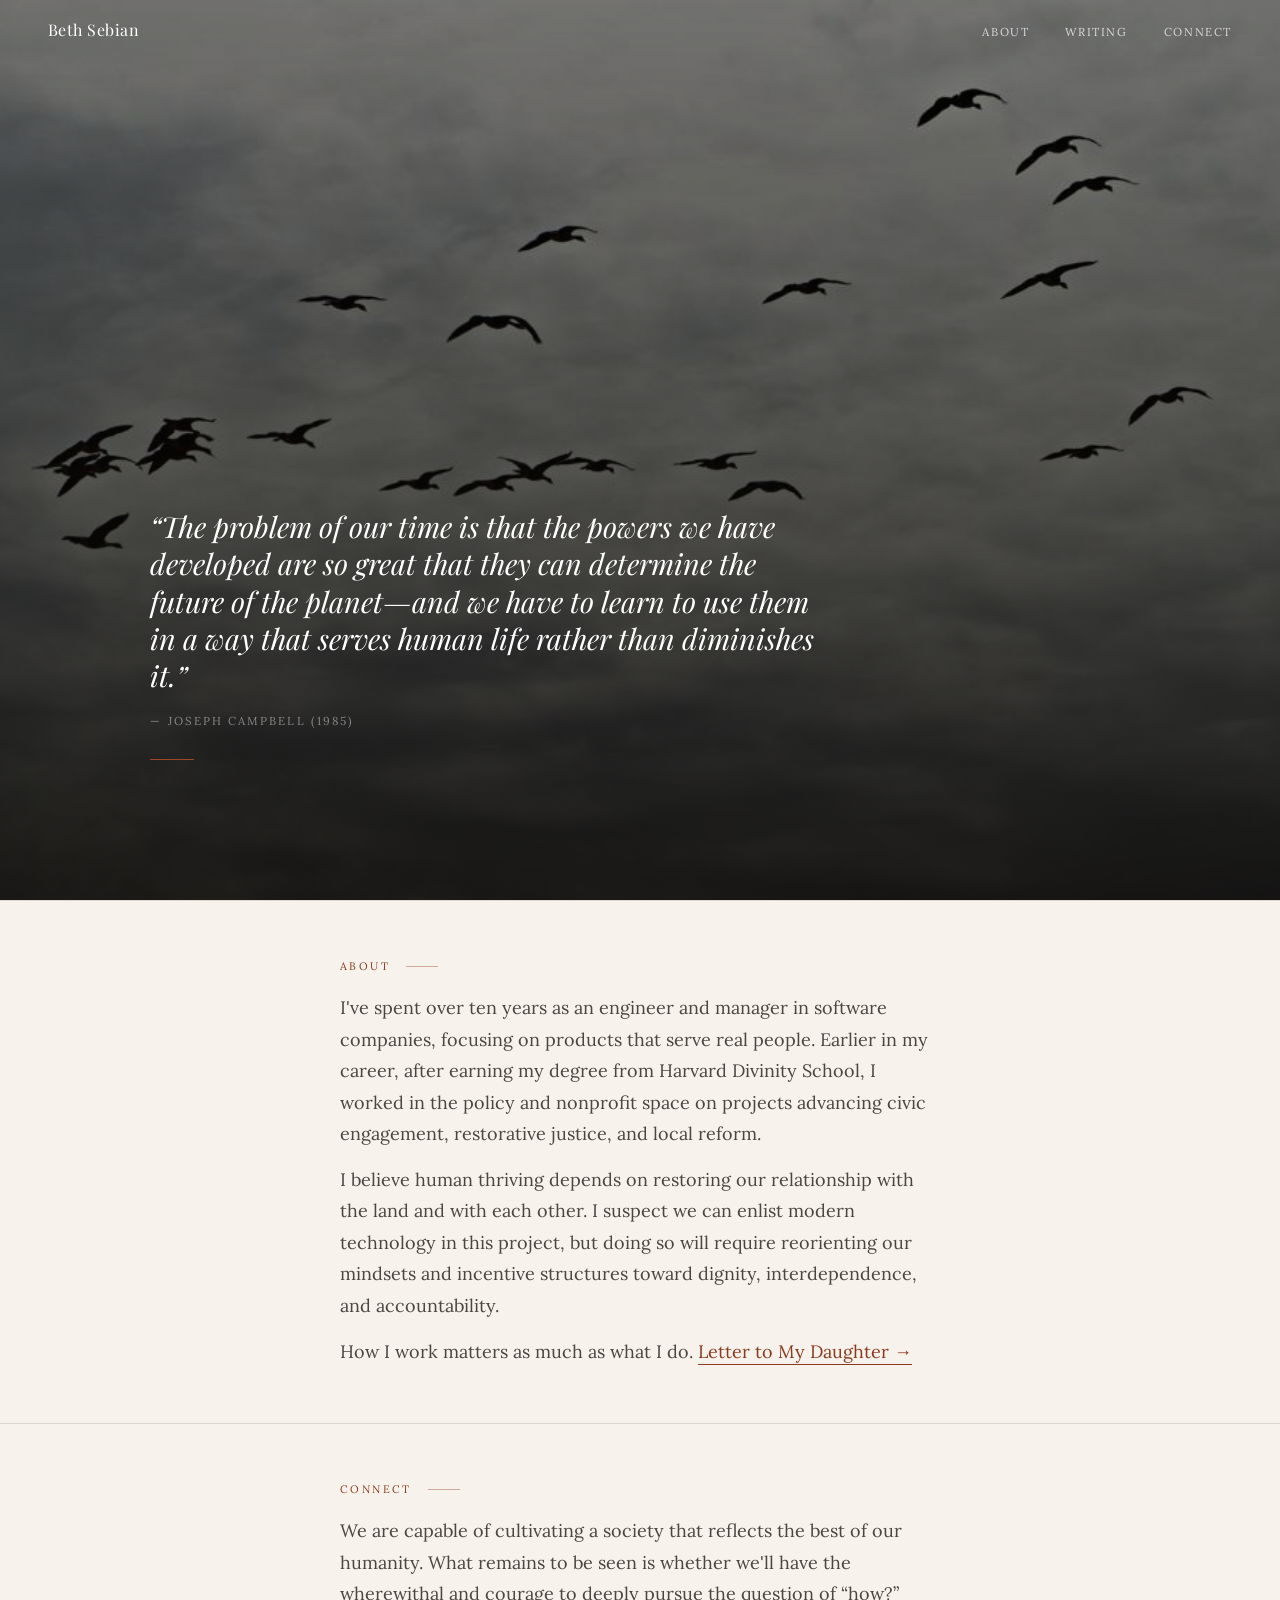
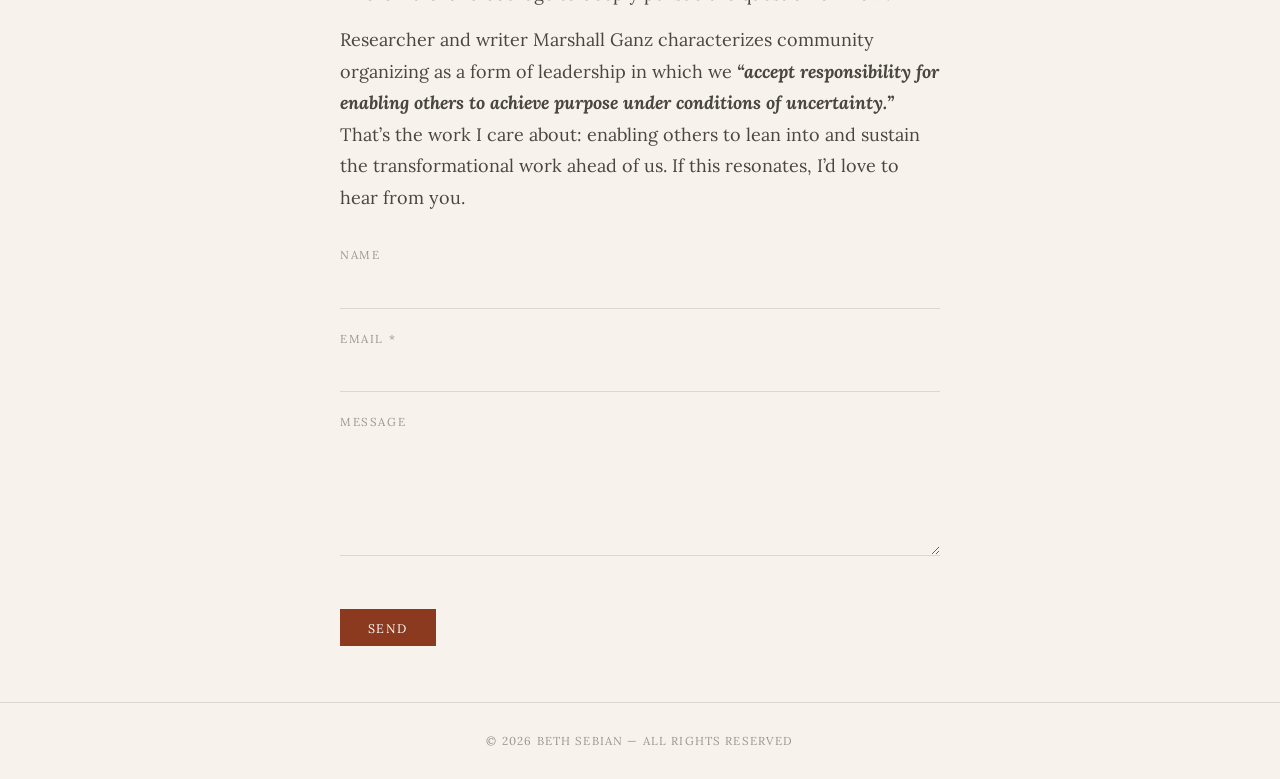
==== commit bf2b9551: "bio update" ====
--- a/index.html
+++ b/index.html
@@ -326,8 +326,8 @@
   <div class="wrap">
     <p class="section-label">About</p>
     <div class="section-body">
-      <p>I've worked as an engineer and manager in tech for over ten years. Earlier in my career, after earning my degree from Harvard Divinity School, I focused on policy and nonprofit work advancing civic engagement, conflict resolution, and local reform.</p>
-      <p>I believe human health depends on us restoring our relationship with the land and each other. I suspect we can enlist modern technology toward this project, but this will only work if we can do a values reset emphasizing dignity, interdependence, and accountability.</p>
+      <p>I've spent over ten years as an engineer and manager in software companies, focusing on products that serve real people. Earlier in my career, after earning my degree from Harvard Divinity School, I worked in the policy and nonprofit space on projects advancing civic engagement, restorative justice, and local reform.</p>
+      <p>I believe human thriving depends on restoring our relationship with the land and with each other. I suspect we can enlist modern technology in this project, but doing so will require reorienting our mindsets and incentive structures toward dignity, interdependence, and accountability.</p>
       <p>How I work matters as much as what I do. <a href="https://bethsebian.substack.com/p/letter-to-my-daughter" target="_blank" rel="noopener" class="inline-link">Letter to My Daughter &rarr;</a></p>
     </div>
   </div>
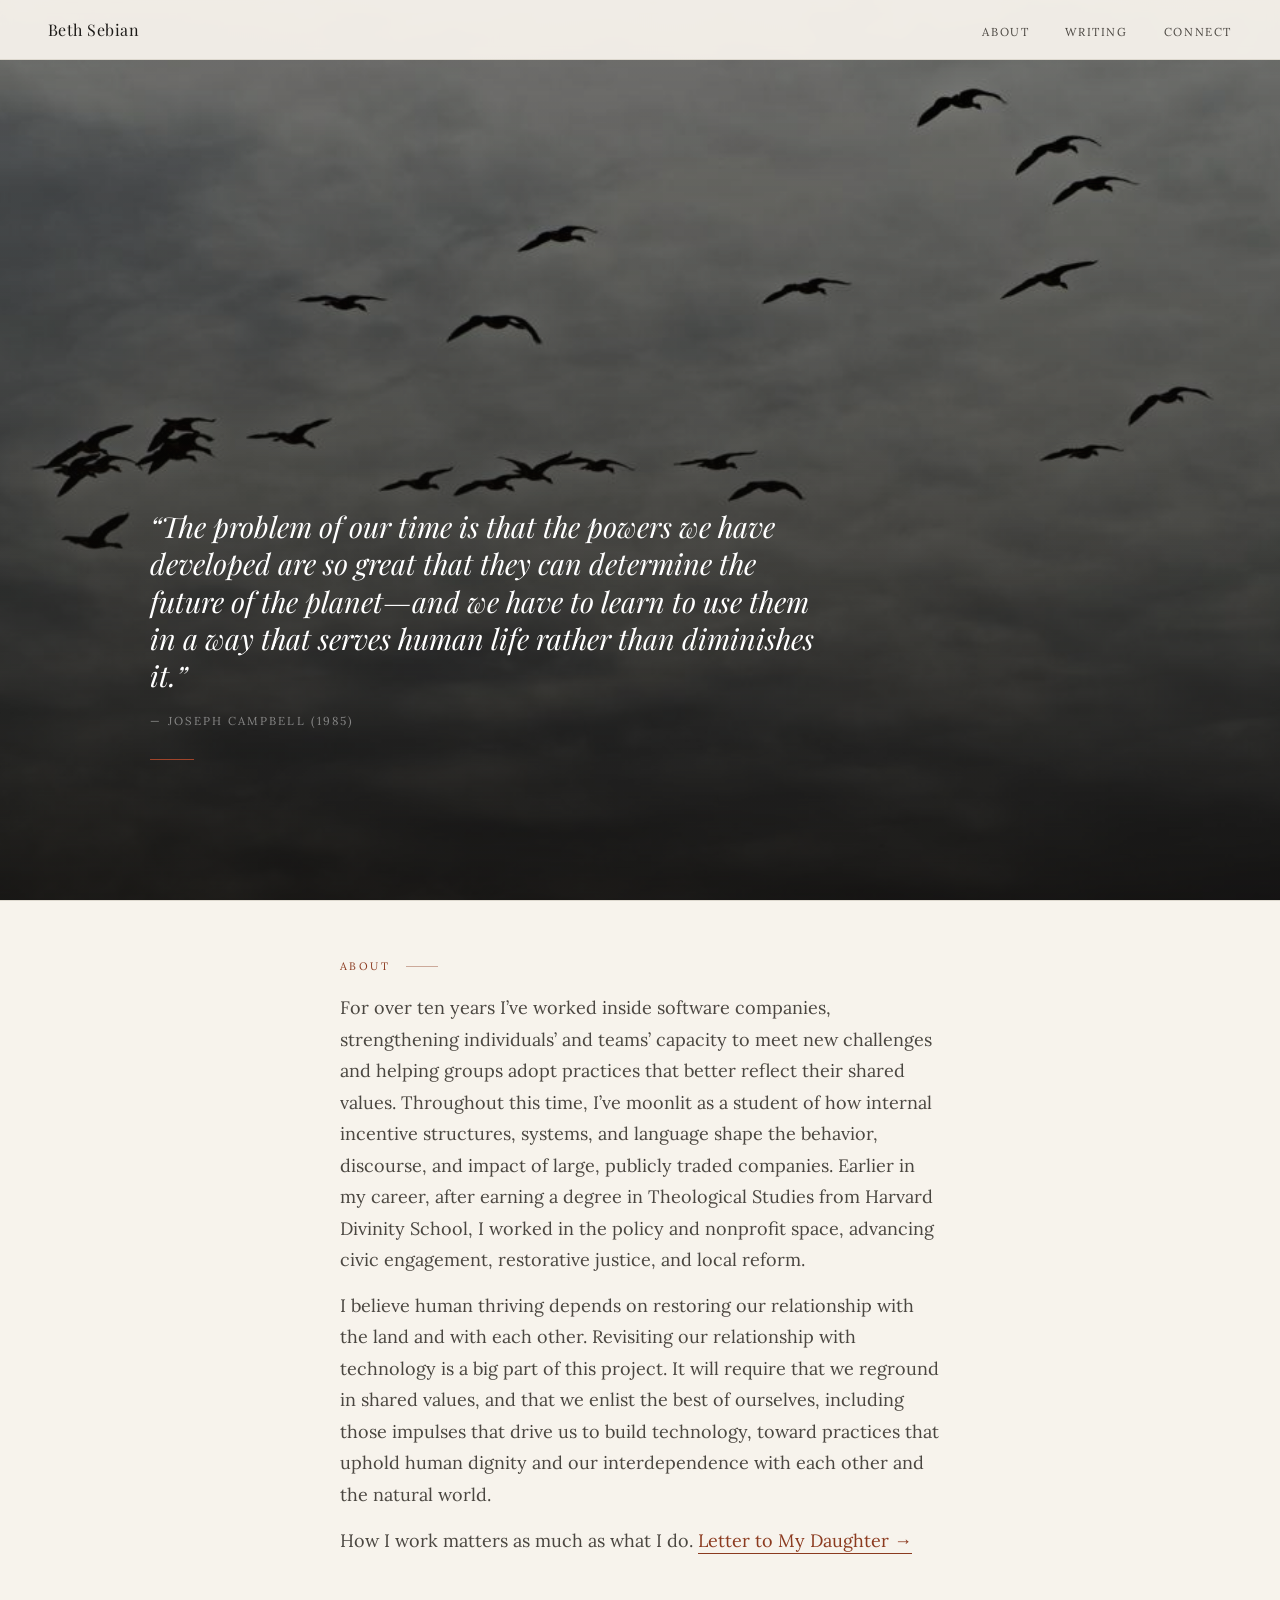
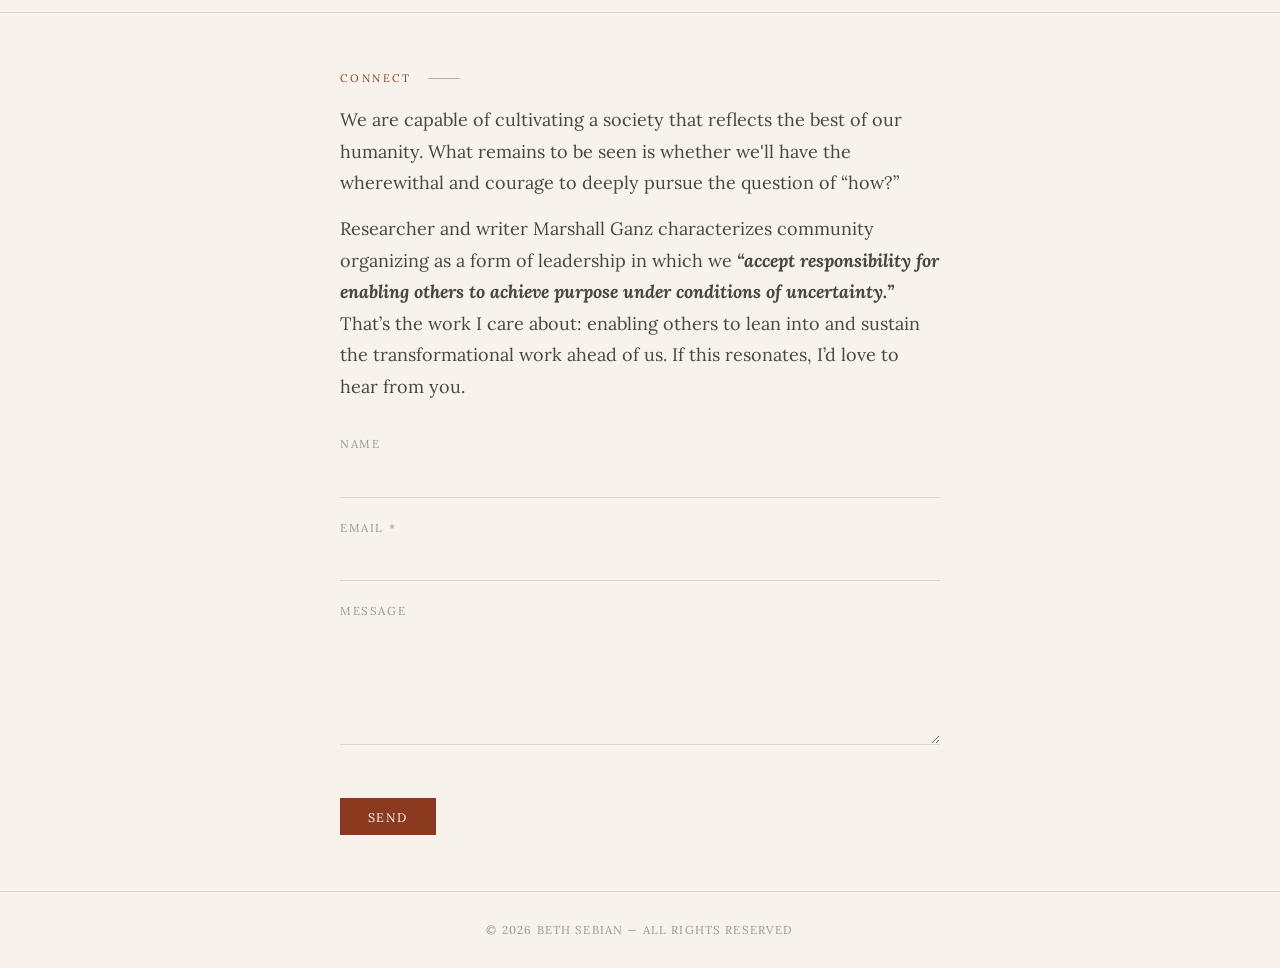
==== commit c787c832: "Nov 13 edits" ====
--- a/index.html
+++ b/index.html
@@ -326,8 +326,8 @@
   <div class="wrap">
     <p class="section-label">About</p>
     <div class="section-body">
-      <p>I've spent over ten years as an engineer and manager in software companies, focusing on products that serve real people. Earlier in my career, after earning my degree from Harvard Divinity School, I worked in the policy and nonprofit space on projects advancing civic engagement, restorative justice, and local reform.</p>
-      <p>I believe human thriving depends on restoring our relationship with the land and with each other. I suspect we can enlist modern technology in this project, but doing so will require reorienting our mindsets and incentive structures toward dignity, interdependence, and accountability.</p>
+      <p>For over ten years I’ve worked inside software companies, strengthening individuals’ and teams’ capacity to meet new challenges and helping groups adopt practices that better reflect their shared values. Throughout this time, I’ve moonlit as a student of how internal incentive structures, systems, and language shape the behavior, discourse, and impact of large, publicly traded companies. Earlier in my career, after earning a degree in Theological Studies from Harvard Divinity School, I worked in the policy and nonprofit space, advancing civic engagement, restorative justice, and local reform.</p>
+	<p>I believe human thriving depends on restoring our relationship with the land and with each other. Revisiting our relationship with technology is a big part of this project. It will require that we reground in shared values, and that we enlist the best of ourselves, including those impulses that drive us to build technology, toward practices that uphold human dignity and our interdependence with each other and the natural world.</p>
       <p>How I work matters as much as what I do. <a href="https://bethsebian.substack.com/p/letter-to-my-daughter" target="_blank" rel="noopener" class="inline-link">Letter to My Daughter &rarr;</a></p>
     </div>
   </div>
